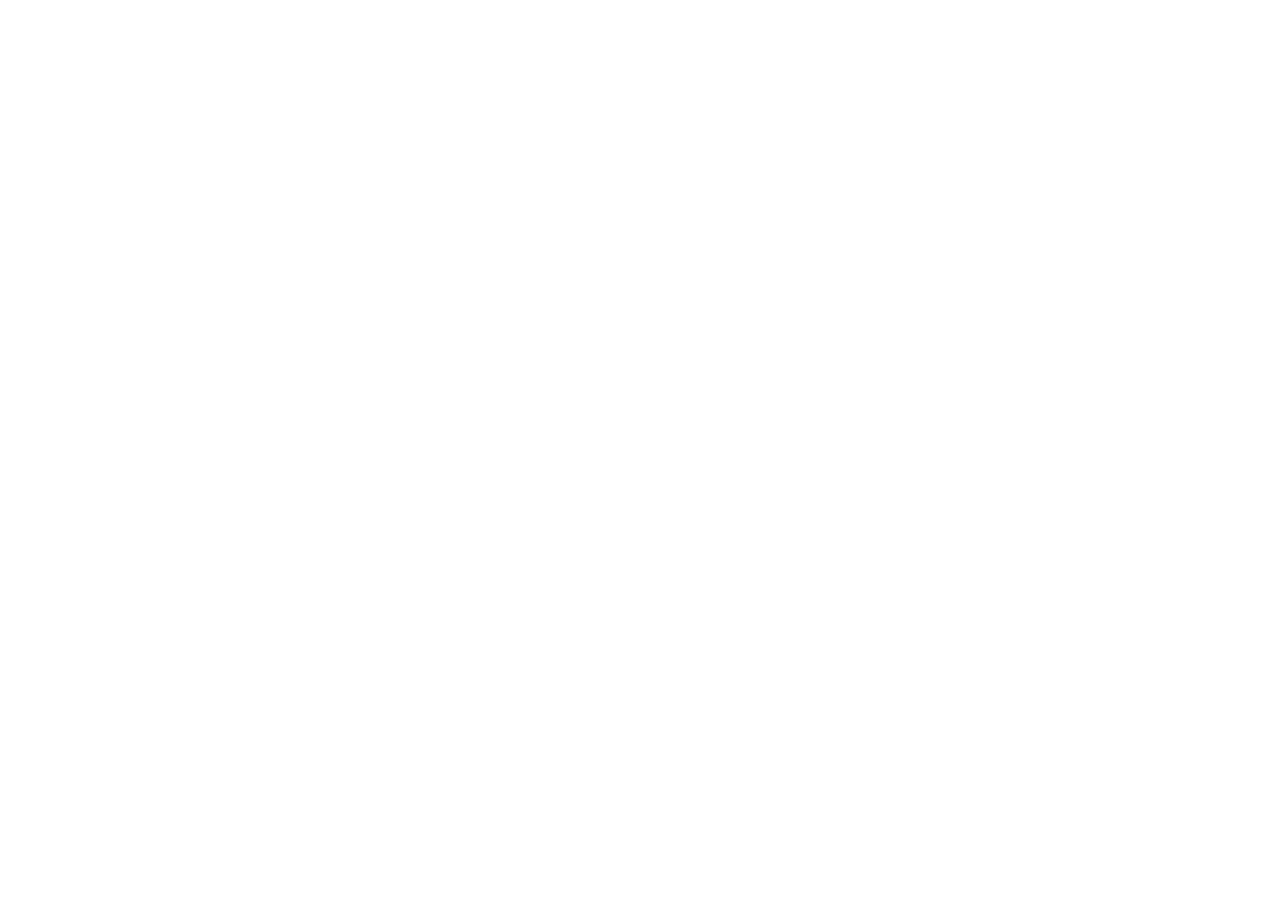
==== index.html @ 4878f333 "atualiza" ====
<!DOCTYPE html>
<html lang="en">
<head>
    <meta charset="UTF-8">
    <meta http-equiv="X-UA-Compatible" content="IE=edge">
    <meta name="viewport" content="width=device-width, initial-scale=1.0">
    <title>Document</title>
</head>
<body>
    
</body>
</html>
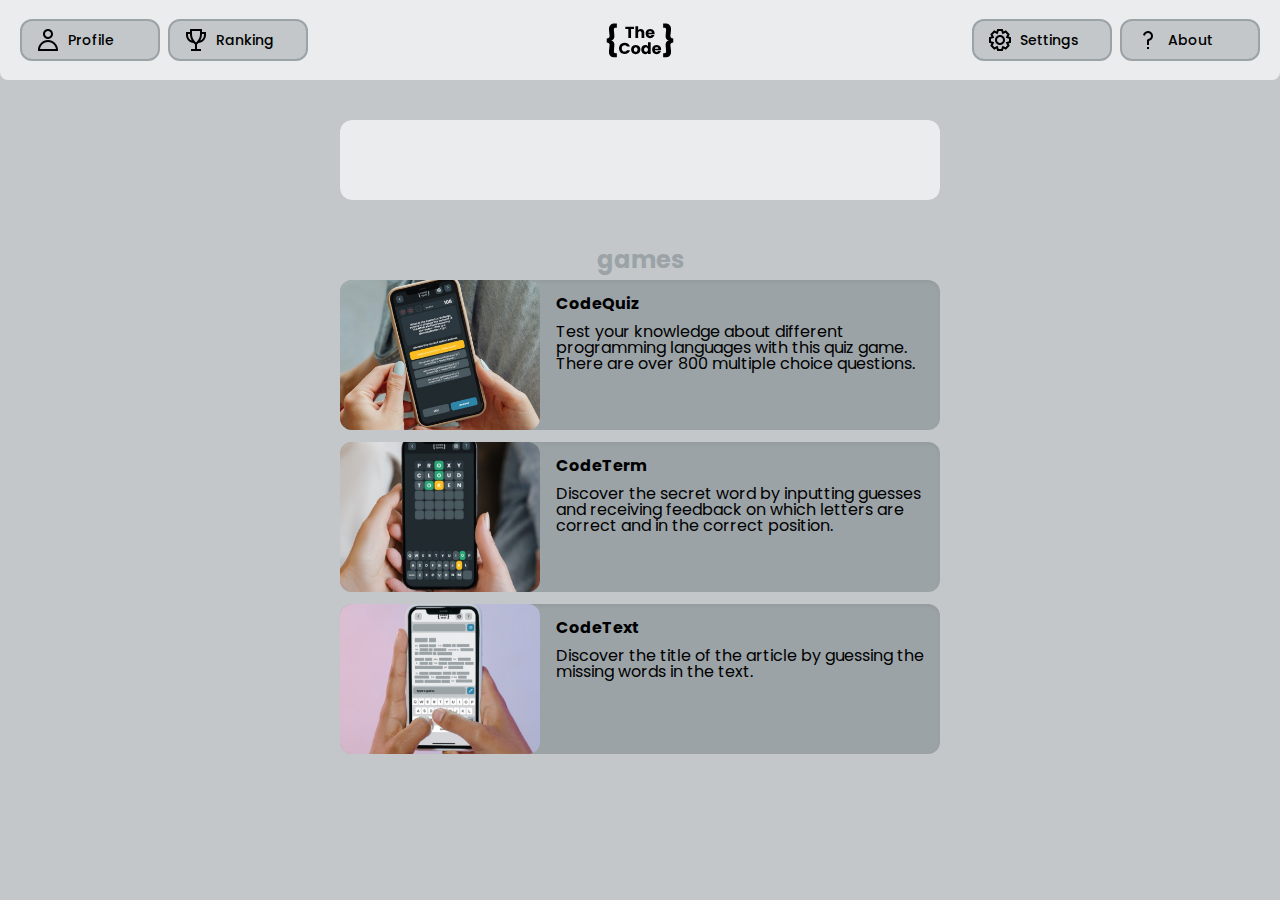
==== commit aa293afa: "themes" ====
--- a/index.html
+++ b/index.html
@@ -1,12 +1,217 @@
 <!DOCTYPE html>
 <html lang="en">
-<head>
-    <meta charset="UTF-8">
-    <meta http-equiv="X-UA-Compatible" content="IE=edge">
-    <meta name="viewport" content="width=device-width, initial-scale=1.0">
-    <title>Document</title>
-</head>
-<body>
-    
-</body>
-</html>+  <head>
+    <meta charset="UTF-8" />
+    <meta http-equiv="X-UA-Compatible" content="IE=edge" />
+    <meta name="viewport" content="width=device-width, initial-scale=1.0" />
+    <title>TheCode</title>
+    <link rel="preconnect" href="https://fonts.googleapis.com" />
+    <link rel="preconnect" href="https://fonts.gstatic.com" crossorigin />
+    <link
+      href="https://fonts.googleapis.com/css2?family=Poppins:ital,wght@0,100;0,200;0,300;0,400;0,500;0,600;0,700;0,800;0,900;1,100;1,200;1,300;1,400;1,500;1,600;1,700;1,800;1,900&display=swap"
+      rel="stylesheet"
+    />
+    <link rel="stylesheet" href="styles.css" />
+    <script src="js/script.js" defer></script>
+  </head>
+  <body>
+
+    <!-- Header -->
+    <header>
+        <a href="games/quiz/codequiz.html"></a>
+      <div class="header-container">
+        <nav class="left-side">
+          <button type="button" class="button">
+            <img src="assets/icons/user.svg" alt="" class="icon" />
+            <span>Profile</span>
+          </button>
+          <button type="button" class="button">
+            <img src="assets/icons/trophy.svg" alt="" class="icon" />
+            <span>Ranking</span>
+          </button>
+        </nav>
+        <div>
+          <img src="assets/logoTheCode.svg" alt="" class="icon" />
+        </div>
+        <nav class="right-side">
+          <button type="button" id="settings-button" class="button">
+            <img
+              src="assets/icons/gear.svg"
+              alt=""
+              class="icon"
+            />
+            <span>Settings</span>
+          </button>
+          <button type="button" id="about-button" class="button">
+            <img
+              src="assets/icons/question.svg"
+              alt=""
+              class="icon"
+            />
+            <span>About</span>
+          </button>
+        </nav>
+      </div>
+    </header>
+
+
+    <!-- Main -->
+    <main>
+        <section class="news-container">
+            <div class="news-card">
+                <div class="news-image">
+
+                </div>
+                <div class="news-info">
+
+                </div>
+            </div>
+        </section>
+        <section class="games-container">
+            <div class="games-title">
+                <h2>games</h2>
+            </div>
+            <div class="games-list">
+                <a href="games/quiz/codequiz.html" class="game-card" id="CodeQuiz">
+                    <div class="game-image">
+                    </div>
+                    <div class="game-info">
+                        <div class="game-text text">
+                            <h3 class="game-title">CodeQuiz</h3>
+                            <p>Test your knowledge about different programming languages with this quiz game. There are over 800 multiple choice questions.</p>
+                        </div>
+                    </div>
+                </a>
+                <a href="games/term/codeterm.html" class="game-card" id="CodeTerm">
+                    <div class="game-image">
+
+                    </div>
+                    <div class="game-info">
+                        <div class="game-text text">
+                            <h3 class="game-title">CodeTerm</h3>
+                            <p>Discover the secret word by inputting guesses and receiving feedback on which letters are correct and in the correct position.</p>
+                        </div>
+                    </div>
+                </a>
+                <a href="games/text/codetext.html" class="game-card" id="CodeText">
+                    <div class="game-image">
+
+                    </div>
+                    <div class="game-info">
+                        <div class="game-text text">
+                            <h3 class="game-title">CodeText</h3>
+                            <p>Discover the title of the article by guessing the missing words in the text.</p>
+                        </div>
+                    </div>
+                </a>
+            </div>
+        </section>
+    </main>
+
+
+    <!-- Modais -->
+    <div id="fade" class="hide"></div>
+    <div id="settings-modal" class="hide modal">
+      <div>
+        <h2>Settings</h2>
+      </div>
+      <div>
+        <h3>Theme</h3>
+        <div id="toggle-container">
+          <img src="assets/icons/sun.svg" alt="" class="icon"/>
+          <div class="toggle">
+            <label class="switch">
+              <input type="checkbox" name="change-theme" id="change-theme" />
+              <span class="slider round"></span>
+            </label>
+          </div>
+          <img src="assets/icons/moon.svg" alt="" class="icon"/>
+        </div>
+      </div>
+      <div>
+        <h3>High contrast</h3>
+        <div id="toggle-container">
+          <img src="assets/icons/contrastlow.svg" alt="" class="icon"/>
+          <div class="toggle">
+            <label class="switch">
+              <input type="checkbox" name="change-contrast" id="change-contrast"/>
+              <span class="slider round"></span>
+            </label>
+          </div>
+          <img src="assets/icons/contrasthigh.svg" alt="" class="icon"/>
+        </div>
+      </div>
+      <div>
+        <h3>Text alignment</h3>
+        <form id="three-options-radio" class="radio-container" name="alignGroup">
+          <input type="radio" name="alignOption" id="align-left" value="left" checked />
+          <label for="align-left"
+            ><img src="assets/icons/alignleft.svg" alt=""class="icon"
+          /></label>
+          <input type="radio" name="alignOption" id="align-center" value="center" />
+          <label for="align-center"
+            ><img src="assets/icons/aligncenter.svg" alt="" class="icon"
+          /></label>
+          <input type="radio" name="alignOption" id="align-justify" value="justify" />
+          <label for="align-justify"><img src="assets/icons/alignjustify.svg" alt="" class="icon" /></label>
+        </form>
+      </div>
+      <div>
+        <h3>Font size</h3>
+        <h4></h4>
+        <form id="three-options-radio" class="radio-container fontSizeGroup" name="fontSizeGroup">
+          <input type="radio" name="fontSize" id="font-small" class="font-size" value="sm" checked />
+          <label for="font-small"
+            ><img src="assets/icons/textsmall.svg" alt=""
+            class="icon"/></label>
+          <input type="radio" name="fontSize" id="font-medium" class="font-size" value="md" />
+          <label for="font-medium"
+            ><img src="assets/icons/textmedium.svg" alt="" class="icon"
+          /></label>
+          <input type="radio" name="fontSize" id="font-big" class="font-size" value="lg" />
+          <label for="font-big"
+            ><img src="assets/icons/textbig.svg" alt="" class="icon" /></label
+          >
+        </form>
+      </div>
+      <div>
+        <button type="button" id="settings-close-button" class="button">
+          <img
+            src="assets/icons/x.svg"
+            alt=""
+            class="icon"
+          />
+          <span>Fechar</span>
+        </button>
+      </div>
+    </div>
+    <div id="about-modal" class="hide modal">
+      <div>
+        <h2>About</h2>
+      </div>
+      <div class="modal-text">
+        <div class="modal-text-container">
+          <p class="text">
+            <strong>TheCode</strong> is a collection of games inspired by other popular ones like Wordle, Redactle, and Quiz, but with a focus on the programming universe to help students assimilate essential terms and subjects. This application was developed by 
+                <a href="https://github.com/DanielCaumo/" target="_blank">Daniel Caumo</a>,
+                <a href="https://github.com/gabriel-lima-b" target="_blank">Gabriel Lima</a>
+             e
+                <a href="https://github.com/TiagoCassol" target="_blank">Tiago Cassol</a> 
+            under the guidance of Professor Claudio Roberto Silva Alves sing the mobile-first concept and usability for the Graphical Interface Development for Mobile Devices discipline of the Technical Course in Systems Development at Senac-RS.
+          </p>
+        </div>
+      </div>
+      <div>
+        <button type="button" id="about-close-button" class="button">
+          <img
+            src="assets/icons/x.svg"
+            alt=""
+            class="icon"
+            id="about-close-button"
+          />
+          <span>Fechar</span>
+        </button>
+      </div>
+    </div>
+  </body>
+</html>
--- a/styles.css
+++ b/styles.css
@@ -0,0 +1,172 @@
+@import url(css/reset.css);
+@import url(css/home.css);
+@import url(css/modal.css);
+
+
+:root {
+    /* Light Theme */
+    --text-color: #000;
+    --base1: #ebeced;
+    --base2: #c3c7ca;
+    --base3: #9ba3a7;
+    --base4: #737e83;
+    --base5: #4b5960;
+
+    /* Dark Theme */
+    --dttext-color: #fff;
+    --base6: #37474f;
+    --base7: #2c383f;
+    --base8: #212a2f;
+    --base9: #161c1f;
+    --base10: #0b0e0f;
+
+    /* Colors */
+    --blue: #2E86AB;
+    --green: #2AA876;
+    --yellow: #FFD265;
+    --orange: #F19C65;
+    --red: #E8554E;
+}
+
+* {
+    font-family: 'Poppins', sans-serif;
+}
+
+body {
+    background: var(--base2);
+    text-decoration: none;
+}
+
+/* Header */
+
+header {
+    width: 100vw;
+    height: 80px;
+    background: var(--base1);
+    border-radius: 0 0 8px 8px;
+    display: flex;
+}
+
+.header-container {
+    display: grid;
+    grid-template-columns: 1fr 1fr 1fr;
+    padding: 8px 20px;
+    width: calc(100% - 40px);
+}
+
+.header-container div,
+.header-container nav {
+    display: flex;
+    justify-content: center;
+    align-items: center;
+}
+
+.header-container nav {
+    container-type: inline-size;
+    gap: 8px;
+}
+
+.header-container .left-side {
+    justify-content: left;
+}
+
+.header-container .right-side {
+    justify-content: right;
+}
+
+.button {
+    border: 2px solid var(--base3);
+    background: var(--base2);
+    width: 42px;
+    height: 42px;
+    border-radius: 12px;
+    display: flex;
+    justify-content: space-evenly;
+    align-items: center;
+    text-decoration: none;
+}
+
+.button:hover {
+    background: var(--blue);
+}
+
+.right-side {
+    text-align: right;
+}
+
+.button span {
+    display: none;
+}
+
+.button: hover {
+    background: var(--blue);
+}
+
+@container (min-width: 288px) {
+    .button {
+        width: 140px;
+        justify-content: left;
+    }
+
+    .button span {
+        color: var(--text-color);
+        font-family: 'Poppins', sans-serif;
+        font-weight: 500;
+        display: inline;
+    }
+
+    .icon {
+        padding: 0 8px;
+    }
+}
+
+.icon-darkmode{
+    background-color: transparent;
+    filter: invert(100%);
+}
+
+main {
+    width: 100vw;
+    height: calc(100vh - 80px);
+}
+
+h2 {
+    color: var(--text-color);
+        font-family: 'Poppins', sans-serif;
+        font-weight: 700;
+        font-size: 24px;
+}
+
+h3 {
+    color: var(--text-color);
+    font-family: 'Poppins', sans-serif;
+    font-weight: 700;
+    font-size: 16px;
+}
+
+p {
+    color: var(--text-color);
+    font-family: 'Poppins', sans-serif;
+    font-weight: 400;
+    font-size: 16px;
+}
+
+a {
+    color: var(--green);
+    text-decoration: none;
+}
+
+a:hover {
+    color: var(--blue); 
+    text-decoration: none; 
+    cursor: pointer;  
+}
+
+span {
+    font-size: 14px;
+    line-height: 14px;
+}
+
+strong {
+    font-weight: 600;
+}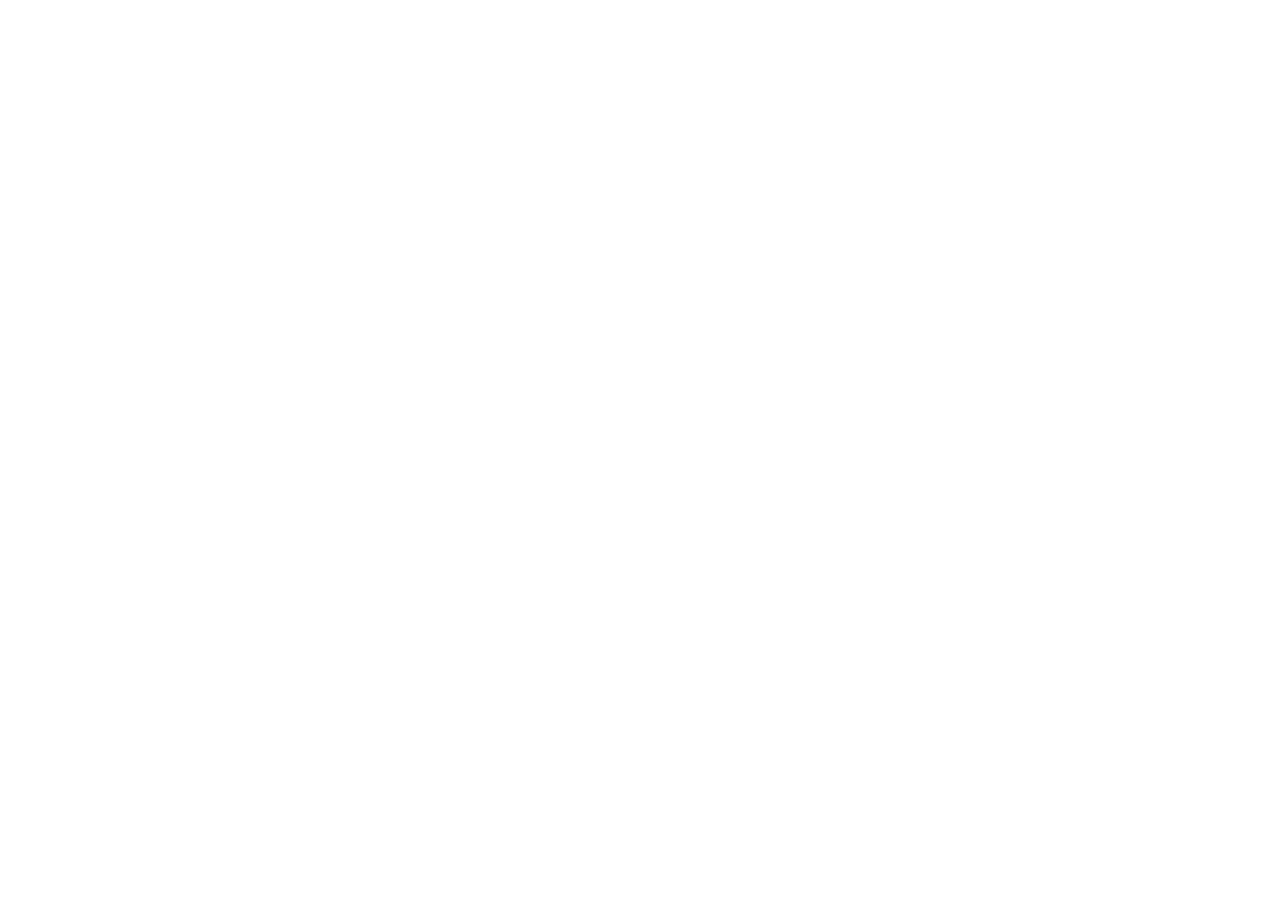
==== commit e8c18898: "Merge branch 'daniel' of https://github.com/DanielCaumo/TheCode into daniel" ====
--- a/index.html
+++ b/index.html
@@ -1,217 +1,12 @@
 <!DOCTYPE html>
 <html lang="en">
-  <head>
-    <meta charset="UTF-8" />
-    <meta http-equiv="X-UA-Compatible" content="IE=edge" />
-    <meta name="viewport" content="width=device-width, initial-scale=1.0" />
-    <title>TheCode</title>
-    <link rel="preconnect" href="https://fonts.googleapis.com" />
-    <link rel="preconnect" href="https://fonts.gstatic.com" crossorigin />
-    <link
-      href="https://fonts.googleapis.com/css2?family=Poppins:ital,wght@0,100;0,200;0,300;0,400;0,500;0,600;0,700;0,800;0,900;1,100;1,200;1,300;1,400;1,500;1,600;1,700;1,800;1,900&display=swap"
-      rel="stylesheet"
-    />
-    <link rel="stylesheet" href="styles.css" />
-    <script src="js/script.js" defer></script>
-  </head>
-  <body>
-
-    <!-- Header -->
-    <header>
-        <a href="games/quiz/codequiz.html"></a>
-      <div class="header-container">
-        <nav class="left-side">
-          <button type="button" class="button">
-            <img src="assets/icons/user.svg" alt="" class="icon" />
-            <span>Profile</span>
-          </button>
-          <button type="button" class="button">
-            <img src="assets/icons/trophy.svg" alt="" class="icon" />
-            <span>Ranking</span>
-          </button>
-        </nav>
-        <div>
-          <img src="assets/logoTheCode.svg" alt="" class="icon" />
-        </div>
-        <nav class="right-side">
-          <button type="button" id="settings-button" class="button">
-            <img
-              src="assets/icons/gear.svg"
-              alt=""
-              class="icon"
-            />
-            <span>Settings</span>
-          </button>
-          <button type="button" id="about-button" class="button">
-            <img
-              src="assets/icons/question.svg"
-              alt=""
-              class="icon"
-            />
-            <span>About</span>
-          </button>
-        </nav>
-      </div>
-    </header>
-
-
-    <!-- Main -->
-    <main>
-        <section class="news-container">
-            <div class="news-card">
-                <div class="news-image">
-
-                </div>
-                <div class="news-info">
-
-                </div>
-            </div>
-        </section>
-        <section class="games-container">
-            <div class="games-title">
-                <h2>games</h2>
-            </div>
-            <div class="games-list">
-                <a href="games/quiz/codequiz.html" class="game-card" id="CodeQuiz">
-                    <div class="game-image">
-                    </div>
-                    <div class="game-info">
-                        <div class="game-text text">
-                            <h3 class="game-title">CodeQuiz</h3>
-                            <p>Test your knowledge about different programming languages with this quiz game. There are over 800 multiple choice questions.</p>
-                        </div>
-                    </div>
-                </a>
-                <a href="games/term/codeterm.html" class="game-card" id="CodeTerm">
-                    <div class="game-image">
-
-                    </div>
-                    <div class="game-info">
-                        <div class="game-text text">
-                            <h3 class="game-title">CodeTerm</h3>
-                            <p>Discover the secret word by inputting guesses and receiving feedback on which letters are correct and in the correct position.</p>
-                        </div>
-                    </div>
-                </a>
-                <a href="games/text/codetext.html" class="game-card" id="CodeText">
-                    <div class="game-image">
-
-                    </div>
-                    <div class="game-info">
-                        <div class="game-text text">
-                            <h3 class="game-title">CodeText</h3>
-                            <p>Discover the title of the article by guessing the missing words in the text.</p>
-                        </div>
-                    </div>
-                </a>
-            </div>
-        </section>
-    </main>
-
-
-    <!-- Modais -->
-    <div id="fade" class="hide"></div>
-    <div id="settings-modal" class="hide modal">
-      <div>
-        <h2>Settings</h2>
-      </div>
-      <div>
-        <h3>Theme</h3>
-        <div id="toggle-container">
-          <img src="assets/icons/sun.svg" alt="" class="icon"/>
-          <div class="toggle">
-            <label class="switch">
-              <input type="checkbox" name="change-theme" id="change-theme" />
-              <span class="slider round"></span>
-            </label>
-          </div>
-          <img src="assets/icons/moon.svg" alt="" class="icon"/>
-        </div>
-      </div>
-      <div>
-        <h3>High contrast</h3>
-        <div id="toggle-container">
-          <img src="assets/icons/contrastlow.svg" alt="" class="icon"/>
-          <div class="toggle">
-            <label class="switch">
-              <input type="checkbox" name="change-contrast" id="change-contrast"/>
-              <span class="slider round"></span>
-            </label>
-          </div>
-          <img src="assets/icons/contrasthigh.svg" alt="" class="icon"/>
-        </div>
-      </div>
-      <div>
-        <h3>Text alignment</h3>
-        <form id="three-options-radio" class="radio-container" name="alignGroup">
-          <input type="radio" name="alignOption" id="align-left" value="left" checked />
-          <label for="align-left"
-            ><img src="assets/icons/alignleft.svg" alt=""class="icon"
-          /></label>
-          <input type="radio" name="alignOption" id="align-center" value="center" />
-          <label for="align-center"
-            ><img src="assets/icons/aligncenter.svg" alt="" class="icon"
-          /></label>
-          <input type="radio" name="alignOption" id="align-justify" value="justify" />
-          <label for="align-justify"><img src="assets/icons/alignjustify.svg" alt="" class="icon" /></label>
-        </form>
-      </div>
-      <div>
-        <h3>Font size</h3>
-        <h4></h4>
-        <form id="three-options-radio" class="radio-container fontSizeGroup" name="fontSizeGroup">
-          <input type="radio" name="fontSize" id="font-small" class="font-size" value="sm" checked />
-          <label for="font-small"
-            ><img src="assets/icons/textsmall.svg" alt=""
-            class="icon"/></label>
-          <input type="radio" name="fontSize" id="font-medium" class="font-size" value="md" />
-          <label for="font-medium"
-            ><img src="assets/icons/textmedium.svg" alt="" class="icon"
-          /></label>
-          <input type="radio" name="fontSize" id="font-big" class="font-size" value="lg" />
-          <label for="font-big"
-            ><img src="assets/icons/textbig.svg" alt="" class="icon" /></label
-          >
-        </form>
-      </div>
-      <div>
-        <button type="button" id="settings-close-button" class="button">
-          <img
-            src="assets/icons/x.svg"
-            alt=""
-            class="icon"
-          />
-          <span>Fechar</span>
-        </button>
-      </div>
-    </div>
-    <div id="about-modal" class="hide modal">
-      <div>
-        <h2>About</h2>
-      </div>
-      <div class="modal-text">
-        <div class="modal-text-container">
-          <p class="text">
-            <strong>TheCode</strong> is a collection of games inspired by other popular ones like Wordle, Redactle, and Quiz, but with a focus on the programming universe to help students assimilate essential terms and subjects. This application was developed by 
-                <a href="https://github.com/DanielCaumo/" target="_blank">Daniel Caumo</a>,
-                <a href="https://github.com/gabriel-lima-b" target="_blank">Gabriel Lima</a>
-             e
-                <a href="https://github.com/TiagoCassol" target="_blank">Tiago Cassol</a> 
-            under the guidance of Professor Claudio Roberto Silva Alves sing the mobile-first concept and usability for the Graphical Interface Development for Mobile Devices discipline of the Technical Course in Systems Development at Senac-RS.
-          </p>
-        </div>
-      </div>
-      <div>
-        <button type="button" id="about-close-button" class="button">
-          <img
-            src="assets/icons/x.svg"
-            alt=""
-            class="icon"
-            id="about-close-button"
-          />
-          <span>Fechar</span>
-        </button>
-      </div>
-    </div>
-  </body>
-</html>
+<head>
+    <meta charset="UTF-8">
+    <meta http-equiv="X-UA-Compatible" content="IE=edge">
+    <meta name="viewport" content="width=device-width, initial-scale=1.0">
+    <title>Document</title>
+</head>
+<body>
+    
+</body>
+</html>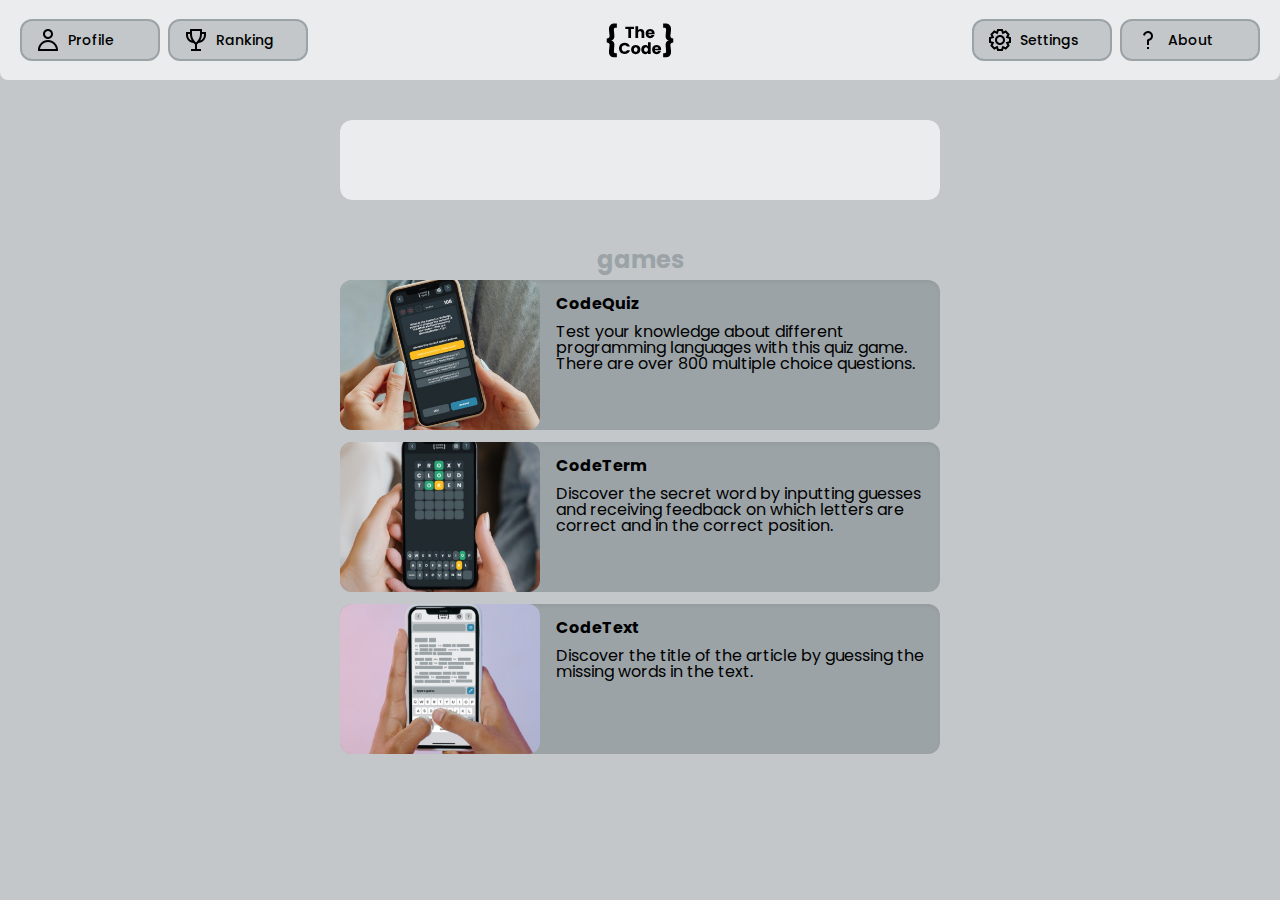
==== commit 18cb13dc: "themes" ====
--- a/index.html
+++ b/index.html
@@ -1,12 +1,217 @@
 <!DOCTYPE html>
 <html lang="en">
-<head>
-    <meta charset="UTF-8">
-    <meta http-equiv="X-UA-Compatible" content="IE=edge">
-    <meta name="viewport" content="width=device-width, initial-scale=1.0">
-    <title>Document</title>
-</head>
-<body>
-    
-</body>
-</html>+  <head>
+    <meta charset="UTF-8" />
+    <meta http-equiv="X-UA-Compatible" content="IE=edge" />
+    <meta name="viewport" content="width=device-width, initial-scale=1.0" />
+    <title>TheCode</title>
+    <link rel="preconnect" href="https://fonts.googleapis.com" />
+    <link rel="preconnect" href="https://fonts.gstatic.com" crossorigin />
+    <link
+      href="https://fonts.googleapis.com/css2?family=Poppins:ital,wght@0,100;0,200;0,300;0,400;0,500;0,600;0,700;0,800;0,900;1,100;1,200;1,300;1,400;1,500;1,600;1,700;1,800;1,900&display=swap"
+      rel="stylesheet"
+    />
+    <link rel="stylesheet" href="styles.css" />
+    <script src="js/script.js" defer></script>
+  </head>
+  <body>
+
+    <!-- Header -->
+    <header>
+        <a href="games/quiz/codequiz.html"></a>
+      <div class="header-container">
+        <nav class="left-side">
+          <button type="button" class="button">
+            <img src="assets/icons/user.svg" alt="" class="icon" />
+            <span>Profile</span>
+          </button>
+          <button type="button" class="button">
+            <img src="assets/icons/trophy.svg" alt="" class="icon" />
+            <span>Ranking</span>
+          </button>
+        </nav>
+        <div>
+          <img src="assets/logoTheCode.svg" alt="" class="icon" />
+        </div>
+        <nav class="right-side">
+          <button type="button" id="settings-button" class="button">
+            <img
+              src="assets/icons/gear.svg"
+              alt=""
+              class="icon"
+            />
+            <span>Settings</span>
+          </button>
+          <button type="button" id="about-button" class="button">
+            <img
+              src="assets/icons/question.svg"
+              alt=""
+              class="icon"
+            />
+            <span>About</span>
+          </button>
+        </nav>
+      </div>
+    </header>
+
+
+    <!-- Main -->
+    <main>
+        <section class="news-container">
+            <div class="news-card">
+                <div class="news-image">
+
+                </div>
+                <div class="news-info">
+
+                </div>
+            </div>
+        </section>
+        <section class="games-container">
+            <div class="games-title">
+                <h2>games</h2>
+            </div>
+            <div class="games-list">
+                <a href="games/quiz/codequiz.html" class="game-card" id="CodeQuiz">
+                    <div class="game-image">
+                    </div>
+                    <div class="game-info">
+                        <div class="game-text text">
+                            <h3 class="game-title">CodeQuiz</h3>
+                            <p>Test your knowledge about different programming languages with this quiz game. There are over 800 multiple choice questions.</p>
+                        </div>
+                    </div>
+                </a>
+                <a href="games/term/codeterm.html" class="game-card" id="CodeTerm">
+                    <div class="game-image">
+
+                    </div>
+                    <div class="game-info">
+                        <div class="game-text text">
+                            <h3 class="game-title">CodeTerm</h3>
+                            <p>Discover the secret word by inputting guesses and receiving feedback on which letters are correct and in the correct position.</p>
+                        </div>
+                    </div>
+                </a>
+                <a href="games/text/codetext.html" class="game-card" id="CodeText">
+                    <div class="game-image">
+
+                    </div>
+                    <div class="game-info">
+                        <div class="game-text text">
+                            <h3 class="game-title">CodeText</h3>
+                            <p>Discover the title of the article by guessing the missing words in the text.</p>
+                        </div>
+                    </div>
+                </a>
+            </div>
+        </section>
+    </main>
+
+
+    <!-- Modais -->
+    <div id="fade" class="hide"></div>
+    <div id="settings-modal" class="hide modal">
+      <div>
+        <h2>Settings</h2>
+      </div>
+      <div>
+        <h3>Theme</h3>
+        <div id="toggle-container">
+          <img src="assets/icons/sun.svg" alt="" class="icon"/>
+          <div class="toggle">
+            <label class="switch">
+              <input type="checkbox" name="change-theme" id="change-theme" />
+              <span class="slider round"></span>
+            </label>
+          </div>
+          <img src="assets/icons/moon.svg" alt="" class="icon"/>
+        </div>
+      </div>
+      <div>
+        <h3>High contrast</h3>
+        <div id="toggle-container">
+          <img src="assets/icons/contrastlow.svg" alt="" class="icon"/>
+          <div class="toggle">
+            <label class="switch">
+              <input type="checkbox" name="change-contrast" id="change-contrast"/>
+              <span class="slider round"></span>
+            </label>
+          </div>
+          <img src="assets/icons/contrasthigh.svg" alt="" class="icon"/>
+        </div>
+      </div>
+      <div>
+        <h3>Text alignment</h3>
+        <form id="three-options-radio" class="radio-container" name="alignGroup">
+          <input type="radio" name="alignOption" id="align-left" value="left" checked />
+          <label for="align-left"
+            ><img src="assets/icons/alignleft.svg" alt=""class="icon"
+          /></label>
+          <input type="radio" name="alignOption" id="align-center" value="center" />
+          <label for="align-center"
+            ><img src="assets/icons/aligncenter.svg" alt="" class="icon"
+          /></label>
+          <input type="radio" name="alignOption" id="align-justify" value="justify" />
+          <label for="align-justify"><img src="assets/icons/alignjustify.svg" alt="" class="icon" /></label>
+        </form>
+      </div>
+      <div>
+        <h3>Font size</h3>
+        <h4></h4>
+        <form id="three-options-radio" class="radio-container fontSizeGroup" name="fontSizeGroup">
+          <input type="radio" name="fontSize" id="font-small" class="font-size" value="sm" checked />
+          <label for="font-small"
+            ><img src="assets/icons/textsmall.svg" alt=""
+            class="icon"/></label>
+          <input type="radio" name="fontSize" id="font-medium" class="font-size" value="md" />
+          <label for="font-medium"
+            ><img src="assets/icons/textmedium.svg" alt="" class="icon"
+          /></label>
+          <input type="radio" name="fontSize" id="font-big" class="font-size" value="lg" />
+          <label for="font-big"
+            ><img src="assets/icons/textbig.svg" alt="" class="icon" /></label
+          >
+        </form>
+      </div>
+      <div>
+        <button type="button" id="settings-close-button" class="button">
+          <img
+            src="assets/icons/x.svg"
+            alt=""
+            class="icon"
+          />
+          <span>Fechar</span>
+        </button>
+      </div>
+    </div>
+    <div id="about-modal" class="hide modal">
+      <div>
+        <h2>About</h2>
+      </div>
+      <div class="modal-text">
+        <div class="modal-text-container">
+          <p class="text">
+            <strong>TheCode</strong> is a collection of games inspired by other popular ones like Wordle, Redactle, and Quiz, but with a focus on the programming universe to help students assimilate essential terms and subjects. This application was developed by 
+                <a href="https://github.com/DanielCaumo/" target="_blank">Daniel Caumo</a>,
+                <a href="https://github.com/gabriel-lima-b" target="_blank">Gabriel Lima</a>
+             e
+                <a href="https://github.com/TiagoCassol" target="_blank">Tiago Cassol</a> 
+            under the guidance of Professor Claudio Roberto Silva Alves sing the mobile-first concept and usability for the Graphical Interface Development for Mobile Devices discipline of the Technical Course in Systems Development at Senac-RS.
+          </p>
+        </div>
+      </div>
+      <div>
+        <button type="button" id="about-close-button" class="button">
+          <img
+            src="assets/icons/x.svg"
+            alt=""
+            class="icon"
+            id="about-close-button"
+          />
+          <span>Fechar</span>
+        </button>
+      </div>
+    </div>
+  </body>
+</html>
--- a/styles.css
+++ b/styles.css
@@ -0,0 +1,172 @@
+@import url(css/reset.css);
+@import url(css/home.css);
+@import url(css/modal.css);
+
+
+:root {
+    /* Light Theme */
+    --text-color: #000;
+    --base1: #ebeced;
+    --base2: #c3c7ca;
+    --base3: #9ba3a7;
+    --base4: #737e83;
+    --base5: #4b5960;
+
+    /* Dark Theme */
+    --dttext-color: #fff;
+    --base6: #37474f;
+    --base7: #2c383f;
+    --base8: #212a2f;
+    --base9: #161c1f;
+    --base10: #0b0e0f;
+
+    /* Colors */
+    --blue: #2E86AB;
+    --green: #2AA876;
+    --yellow: #FFD265;
+    --orange: #F19C65;
+    --red: #E8554E;
+}
+
+* {
+    font-family: 'Poppins', sans-serif;
+}
+
+body {
+    background: var(--base2);
+    text-decoration: none;
+}
+
+/* Header */
+
+header {
+    width: 100vw;
+    height: 80px;
+    background: var(--base1);
+    border-radius: 0 0 8px 8px;
+    display: flex;
+}
+
+.header-container {
+    display: grid;
+    grid-template-columns: 1fr 1fr 1fr;
+    padding: 8px 20px;
+    width: calc(100% - 40px);
+}
+
+.header-container div,
+.header-container nav {
+    display: flex;
+    justify-content: center;
+    align-items: center;
+}
+
+.header-container nav {
+    container-type: inline-size;
+    gap: 8px;
+}
+
+.header-container .left-side {
+    justify-content: left;
+}
+
+.header-container .right-side {
+    justify-content: right;
+}
+
+.button {
+    border: 2px solid var(--base3);
+    background: var(--base2);
+    width: 42px;
+    height: 42px;
+    border-radius: 12px;
+    display: flex;
+    justify-content: space-evenly;
+    align-items: center;
+    text-decoration: none;
+}
+
+.button:hover {
+    background: var(--blue);
+}
+
+.right-side {
+    text-align: right;
+}
+
+.button span {
+    display: none;
+}
+
+.button: hover {
+    background: var(--blue);
+}
+
+@container (min-width: 288px) {
+    .button {
+        width: 140px;
+        justify-content: left;
+    }
+
+    .button span {
+        color: var(--text-color);
+        font-family: 'Poppins', sans-serif;
+        font-weight: 500;
+        display: inline;
+    }
+
+    .icon {
+        padding: 0 8px;
+    }
+}
+
+.icon-darkmode{
+    background-color: transparent;
+    filter: invert(100%);
+}
+
+main {
+    width: 100vw;
+    height: calc(100vh - 80px);
+}
+
+h2 {
+    color: var(--text-color);
+        font-family: 'Poppins', sans-serif;
+        font-weight: 700;
+        font-size: 24px;
+}
+
+h3 {
+    color: var(--text-color);
+    font-family: 'Poppins', sans-serif;
+    font-weight: 700;
+    font-size: 16px;
+}
+
+p {
+    color: var(--text-color);
+    font-family: 'Poppins', sans-serif;
+    font-weight: 400;
+    font-size: 16px;
+}
+
+a {
+    color: var(--green);
+    text-decoration: none;
+}
+
+a:hover {
+    color: var(--blue); 
+    text-decoration: none; 
+    cursor: pointer;  
+}
+
+span {
+    font-size: 14px;
+    line-height: 14px;
+}
+
+strong {
+    font-weight: 600;
+}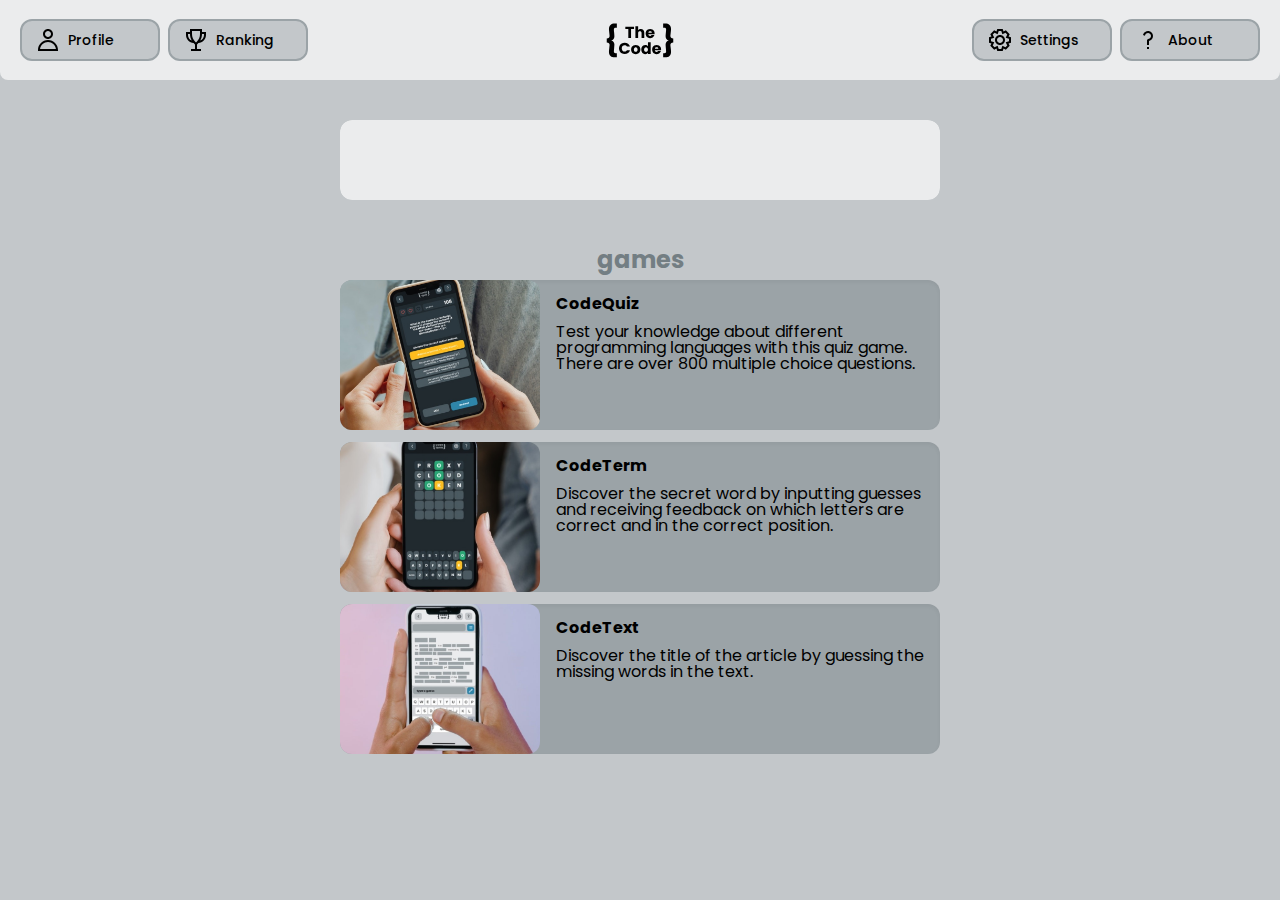
==== commit 516da1a4: "Record e Palavras" ====
--- a/index.html
+++ b/index.html
@@ -181,7 +181,7 @@
             alt=""
             class="icon"
           />
-          <span>Fechar</span>
+          <span>Close</span>
         </button>
       </div>
     </div>
@@ -209,7 +209,7 @@
             class="icon"
             id="about-close-button"
           />
-          <span>Fechar</span>
+          <span>Close</span>
         </button>
       </div>
     </div>
--- a/styles.css
+++ b/styles.css
@@ -2,171 +2,203 @@
 @import url(css/home.css);
 @import url(css/modal.css);
 
-
 :root {
-    /* Light Theme */
-    --text-color: #000;
-    --base1: #ebeced;
-    --base2: #c3c7ca;
-    --base3: #9ba3a7;
-    --base4: #737e83;
-    --base5: #4b5960;
+  /* Light Theme */
+  --text-color: #000;
+  --base1: #ebeced;
+  --base2: #c3c7ca;
+  --base3: #9ba3a7;
+  --base35: #90999e;
+  --base4: #737e83;
+  --base5: #4b5960;
 
     /* Dark Theme */
     --dttext-color: #fff;
-    --base6: #37474f;
+    /* --base6: #37474f;
     --base7: #2c383f;
     --base8: #212a2f;
     --base9: #161c1f;
-    --base10: #0b0e0f;
-
-    /* Colors */
-    --blue: #2E86AB;
-    --green: #2AA876;
-    --yellow: #FFD265;
-    --orange: #F19C65;
-    --red: #E8554E;
+    --base10: #0b0e0f; */
+
+    --base6: #465A63;
+    --base7: #42545E;
+    --base8: #3B4B54;
+    --base85: #37434b;
+    --base9: #2D3A40;
+    --base10: #1C2426;
+
+
+  /* Colors */
+  --blue: #2e86ab;
+  --green: #2aa876;
+  --yellow: #ffd265;
+  --orange: #f19c65;
+  --red: #e8554e;
 }
 
 * {
-    font-family: 'Poppins', sans-serif;
+  font-family: 'Poppins', sans-serif;
 }
 
 body {
-    background: var(--base2);
-    text-decoration: none;
+  background: var(--base2);
+  text-decoration: none;
+}
+
+/* Evitar Rotação */
+@media (orientation: portrait) {
+  body {
+    transform: rotate(0deg);
+    overflow: hidden;
+  }
 }
 
 /* Header */
 
 header {
-    width: 100vw;
-    height: 80px;
-    background: var(--base1);
-    border-radius: 0 0 8px 8px;
-    display: flex;
+  width: 100vw;
+  max-width: 100%;
+  height: 80px;
+  background: var(--base1);
+  border-radius: 0 0 8px 8px;
+  display: flex;
+  z-index: 2;
 }
 
 .header-container {
-    display: grid;
-    grid-template-columns: 1fr 1fr 1fr;
-    padding: 8px 20px;
-    width: calc(100% - 40px);
+  display: grid;
+  grid-template-columns: 1fr 1fr 1fr;
+  padding: 8px 20px;
+  width: calc(100% - 40px);
+  z-index: 2;
 }
 
 .header-container div,
 .header-container nav {
-    display: flex;
-    justify-content: center;
-    align-items: center;
+  display: flex;
+  justify-content: center;
+  align-items: center;
 }
 
 .header-container nav {
-    container-type: inline-size;
-    gap: 8px;
+  container-type: inline-size;
+  gap: 8px;
 }
 
 .header-container .left-side {
+  justify-content: left;
+}
+
+.header-container .right-side {
+  justify-content: right;
+}
+
+.button {
+  border: 2px solid var(--base3);
+  background: var(--base2);
+  width: 42px;
+  height: 42px;
+  border-radius: 12px;
+  display: flex;
+  justify-content: space-evenly;
+  align-items: center;
+  text-decoration: none;
+}
+
+.button:hover {
+  background: var(--blue);
+}
+
+.right-side {
+  text-align: right;
+}
+
+.button span {
+  display: none;
+}
+
+.button:hover {
+  background: var(--blue);
+}
+
+@container (min-width: 288px) {
+  .button {
+    width: 140px;
     justify-content: left;
-}
-
-.header-container .right-side {
-    justify-content: right;
-}
-
-.button {
-    border: 2px solid var(--base3);
-    background: var(--base2);
-    width: 42px;
-    height: 42px;
-    border-radius: 12px;
-    display: flex;
-    justify-content: space-evenly;
-    align-items: center;
-    text-decoration: none;
-}
-
-.button:hover {
-    background: var(--blue);
-}
-
-.right-side {
-    text-align: right;
-}
-
-.button span {
-    display: none;
-}
-
-.button: hover {
-    background: var(--blue);
-}
-
-@container (min-width: 288px) {
-    .button {
-        width: 140px;
-        justify-content: left;
-    }
-
-    .button span {
-        color: var(--text-color);
-        font-family: 'Poppins', sans-serif;
-        font-weight: 500;
-        display: inline;
-    }
-
-    .icon {
-        padding: 0 8px;
-    }
-}
-
-.icon-darkmode{
-    background-color: transparent;
-    filter: invert(100%);
-}
-
-main {
-    width: 100vw;
-    height: calc(100vh - 80px);
-}
-
-h2 {
-    color: var(--text-color);
-        font-family: 'Poppins', sans-serif;
-        font-weight: 700;
-        font-size: 24px;
-}
-
-h3 {
+  }
+
+  .button span {
     color: var(--text-color);
     font-family: 'Poppins', sans-serif;
-    font-weight: 700;
-    font-size: 16px;
-}
-
-p {
+    font-weight: 500;
+    display: inline;
+  }
+
+  .icon {
+    padding: 0 8px;
+  }
+}
+
+.icon-darkmode {
+  background-color: transparent;
+  filter: invert(100%);
+}
+
+main {
+  width: 100vw;
+  max-width: 100%;
+  height: calc(100vh - 80px);
+}
+
+h2 {
+  color: var(--text-color);
+  font-family: 'Poppins', sans-serif;
+  font-weight: 700;
+  font-size: 24px;
+}
+
+h3 {
+  color: var(--text-color);
+  font-family: 'Poppins', sans-serif;
+  font-weight: 700;
+  font-size: 16px;
+}
+
+h4 {
     color: var(--text-color);
     font-family: 'Poppins', sans-serif;
-    font-weight: 400;
-    font-size: 16px;
+    font-weight: 600;
+    font-size: 14px;
+    padding-top: 4px;
+}
+
+p {
+  color: var(--text-color);
+  font-family: 'Poppins', sans-serif;
+  font-weight: 400;
+  font-size: 16px;
 }
 
 a {
-    color: var(--green);
-    text-decoration: none;
+  color: var(--green);
+  text-decoration: none;
 }
 
 a:hover {
-    color: var(--blue); 
-    text-decoration: none; 
-    cursor: pointer;  
+  color: var(--blue);
+  text-decoration: none;
+  cursor: pointer;
 }
 
 span {
-    font-size: 14px;
-    line-height: 14px;
+  font-size: 14px;
+  line-height: 14px;
 }
 
 strong {
-    font-weight: 600;
-}+  font-weight: 600;
+}
+
+html {
+  max-width: 100%;
+}
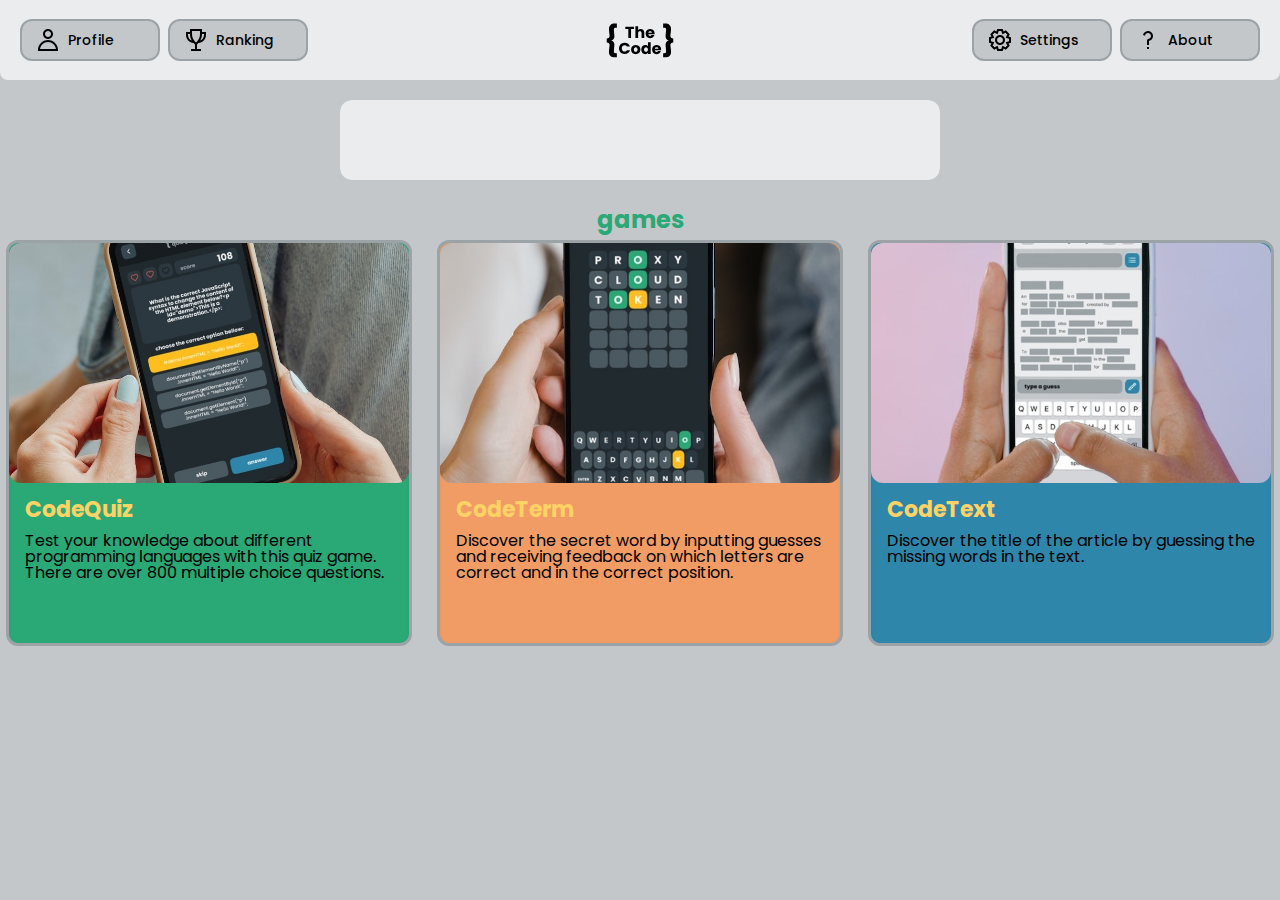
==== commit 27030b7e: "Term and Color" ====
--- a/index.html
+++ b/index.html
@@ -56,7 +56,7 @@
 
 
     <!-- Main -->
-    <main>
+    <main class="screen">
         <section class="news-container">
             <div class="news-card">
                 <div class="news-image">
@@ -84,7 +84,6 @@
                 </a>
                 <a href="games/term/codeterm.html" class="game-card" id="CodeTerm">
                     <div class="game-image">
-
                     </div>
                     <div class="game-info">
                         <div class="game-text text">
--- a/styles.css
+++ b/styles.css
@@ -202,3 +202,7 @@
 html {
   max-width: 100%;
 }
+
+#header-term {
+  background-color: var(--blue);
+}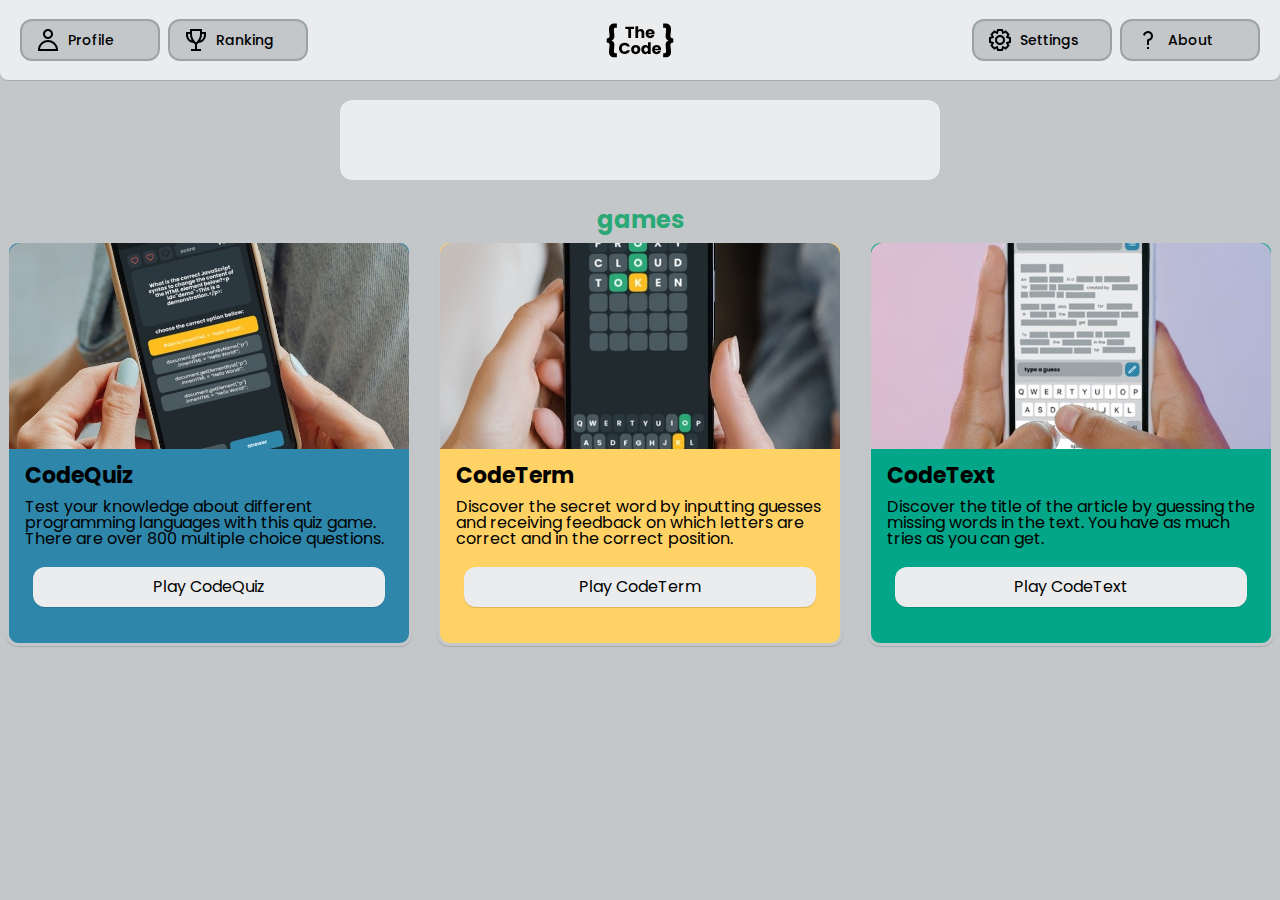
==== commit 92a0e7aa: "colors" ====
--- a/index.html
+++ b/index.html
@@ -17,7 +17,7 @@
   <body>
 
     <!-- Header -->
-    <header>
+    <header class="paper">
         <a href="games/quiz/codequiz.html"></a>
       <div class="header-container">
         <nav class="left-side">
@@ -56,7 +56,8 @@
 
 
     <!-- Main -->
-    <main class="screen">
+    <main>
+      <div class="screen">
         <section class="news-container">
             <div class="news-card">
                 <div class="news-image">
@@ -72,39 +73,43 @@
                 <h2>games</h2>
             </div>
             <div class="games-list">
-                <a href="games/quiz/codequiz.html" class="game-card" id="CodeQuiz">
+                <div class="game-card paper" id="CodeQuiz">
                     <div class="game-image">
                     </div>
                     <div class="game-info">
                         <div class="game-text text">
                             <h3 class="game-title">CodeQuiz</h3>
                             <p>Test your knowledge about different programming languages with this quiz game. There are over 800 multiple choice questions.</p>
+                            <a href="games/quiz/codequiz.html" class="gamebutton paper">Play CodeQuiz</a>
                         </div>
                     </div>
-                </a>
-                <a href="games/term/codeterm.html" class="game-card" id="CodeTerm">
+                  </div>
+                <div class="game-card paper" id="CodeTerm">
                     <div class="game-image">
                     </div>
                     <div class="game-info">
                         <div class="game-text text">
                             <h3 class="game-title">CodeTerm</h3>
                             <p>Discover the secret word by inputting guesses and receiving feedback on which letters are correct and in the correct position.</p>
+                            <a href="games/term/codeterm.html" class="gamebutton paper">Play CodeTerm</a>
                         </div>
                     </div>
-                </a>
-                <a href="games/text/codetext.html" class="game-card" id="CodeText">
+                  </div>
+                <div class="game-card paper" id="CodeText">
                     <div class="game-image">
 
                     </div>
                     <div class="game-info">
                         <div class="game-text text">
                             <h3 class="game-title">CodeText</h3>
-                            <p>Discover the title of the article by guessing the missing words in the text.</p>
+                            <p>Discover the title of the article by guessing the missing words in the text. You have as much tries as you can get.</p>
+                            <a href="games/text/codetext.html" class="gamebutton paper">Play CodeText</a>
                         </div>
                     </div>
-                </a>
+                  </div>
             </div>
         </section>
+      </div>
     </main>
 
 
--- a/styles.css
+++ b/styles.css
@@ -28,12 +28,21 @@
     --base10: #1C2426;
 
 
-  /* Colors */
+  /* Basic Colors */
   --blue: #2e86ab;
   --green: #2aa876;
   --yellow: #ffd265;
   --orange: #f19c65;
   --red: #e8554e;
+
+  /* Game Colors */
+  /* --quiz: #5C8EF2;
+  --term: #55A63F;
+  --text: #D91818; */
+
+  --term: #ffd265;
+  --text: #03A688;
+  --quiz: #2e86ab;
 }
 
 * {
@@ -203,6 +212,19 @@
   max-width: 100%;
 }
 
+#header-quiz {
+  background-color: var(--quiz);
+}
+
 #header-term {
-  background-color: var(--blue);
+  background-color: var(--term);
+}
+
+#header-text {
+  background-color: var(--text);
+}
+
+.paper {
+  box-shadow:
+    0 1px 1px rgba(0,0,0,0.15);
 }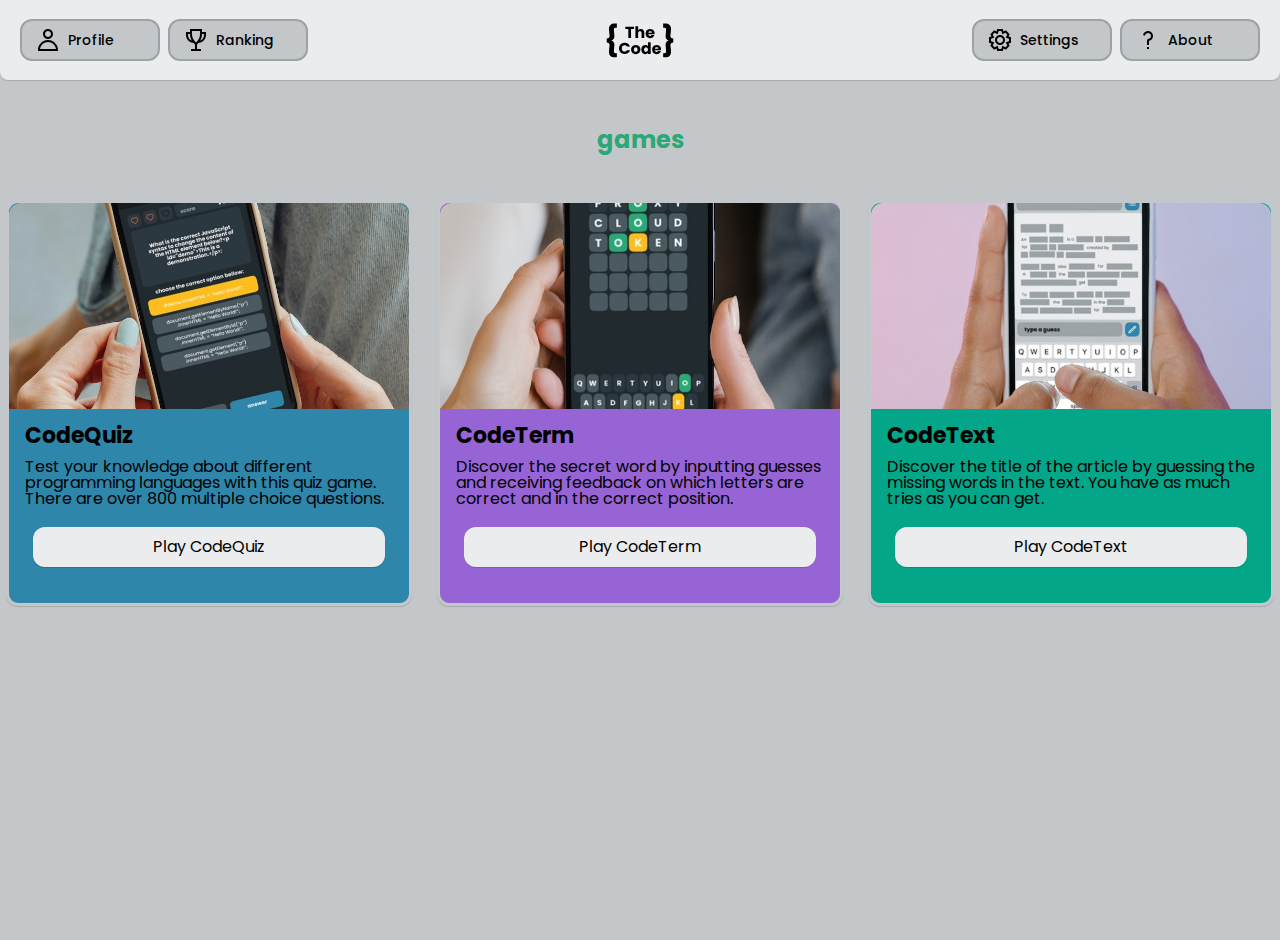
==== commit 48c083fe: "Final" ====
--- a/index.html
+++ b/index.html
@@ -58,16 +58,14 @@
     <!-- Main -->
     <main>
       <div class="screen">
-        <section class="news-container">
+        <!-- <section class="news-container">
             <div class="news-card">
                 <div class="news-image">
-
                 </div>
                 <div class="news-info">
-
                 </div>
             </div>
-        </section>
+        </section> -->
         <section class="games-container">
             <div class="games-title">
                 <h2>games</h2>
--- a/styles.css
+++ b/styles.css
@@ -40,7 +40,7 @@
   --term: #55A63F;
   --text: #D91818; */
 
-  --term: #ffd265;
+  --term: #9664d4;
   --text: #03A688;
   --quiz: #2e86ab;
 }
@@ -52,14 +52,6 @@
 body {
   background: var(--base2);
   text-decoration: none;
-}
-
-/* Evitar Rotação */
-@media (orientation: portrait) {
-  body {
-    transform: rotate(0deg);
-    overflow: hidden;
-  }
 }
 
 /* Header */
